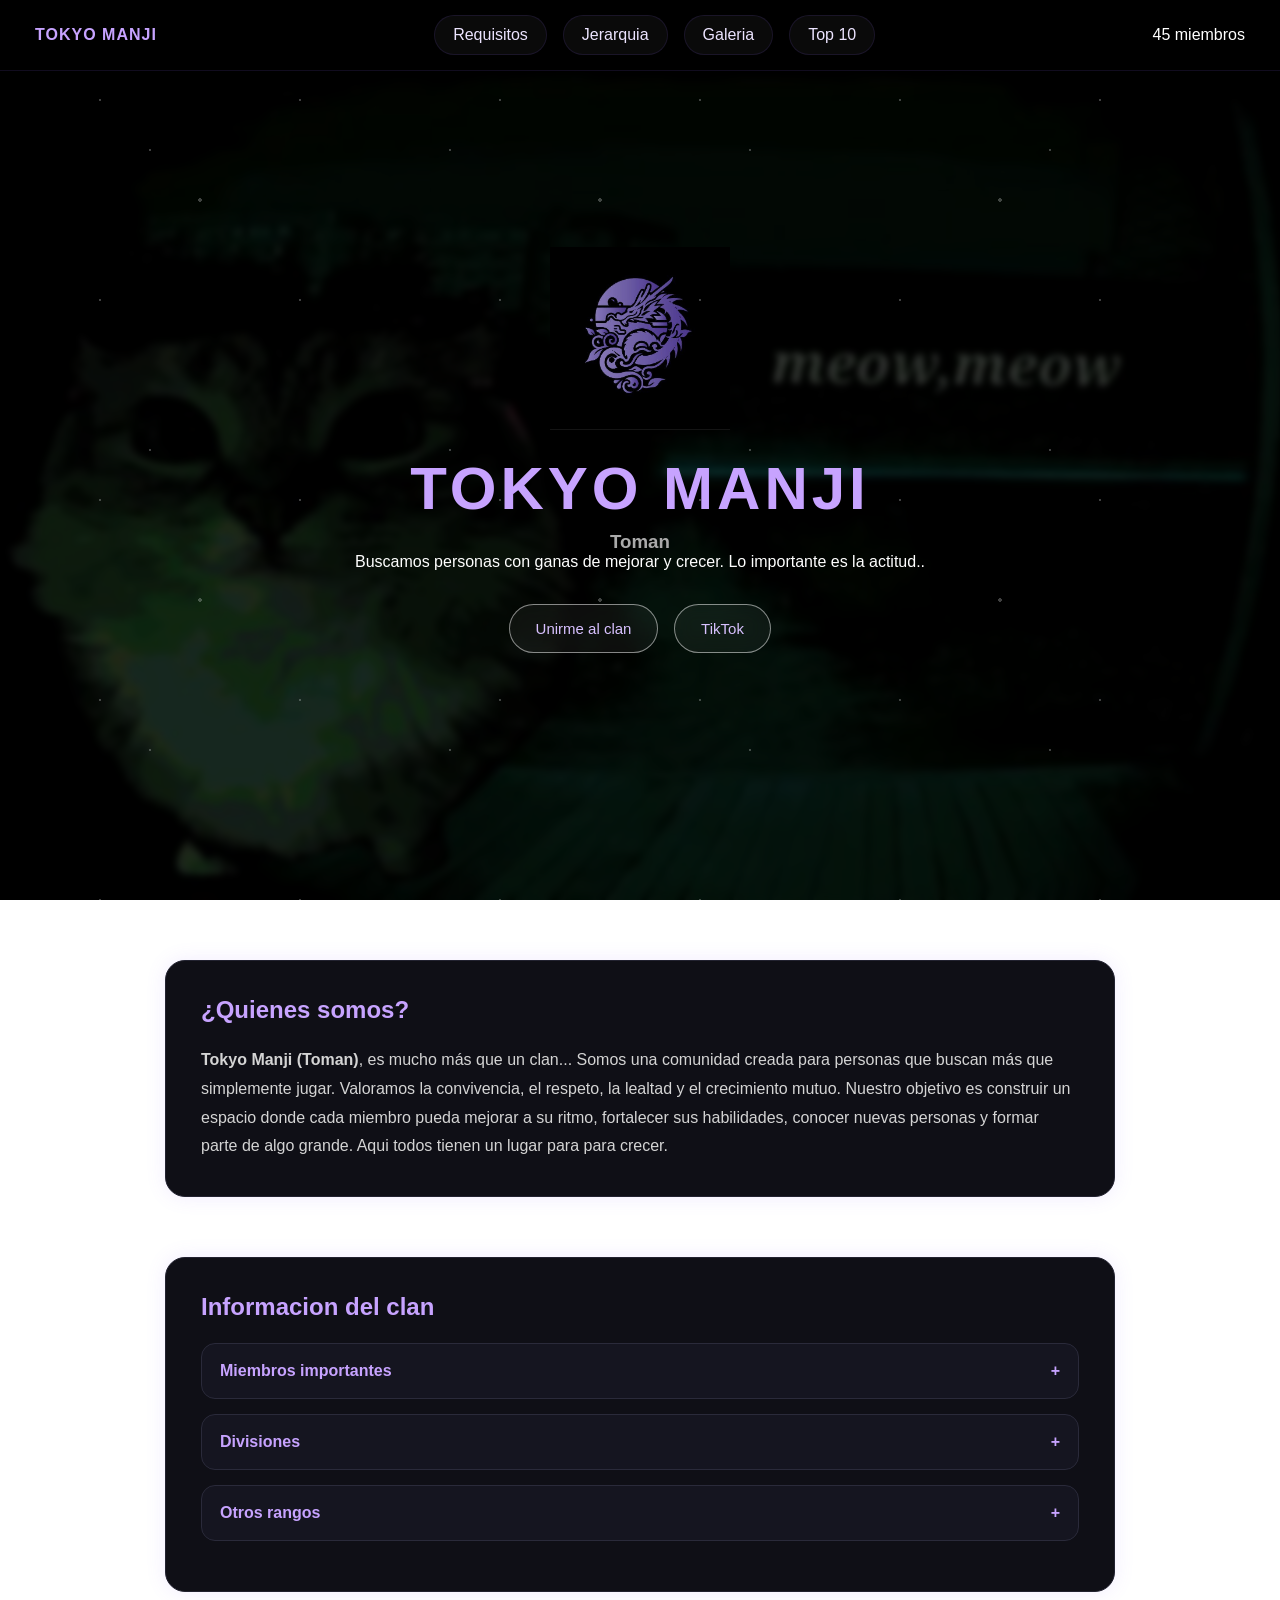
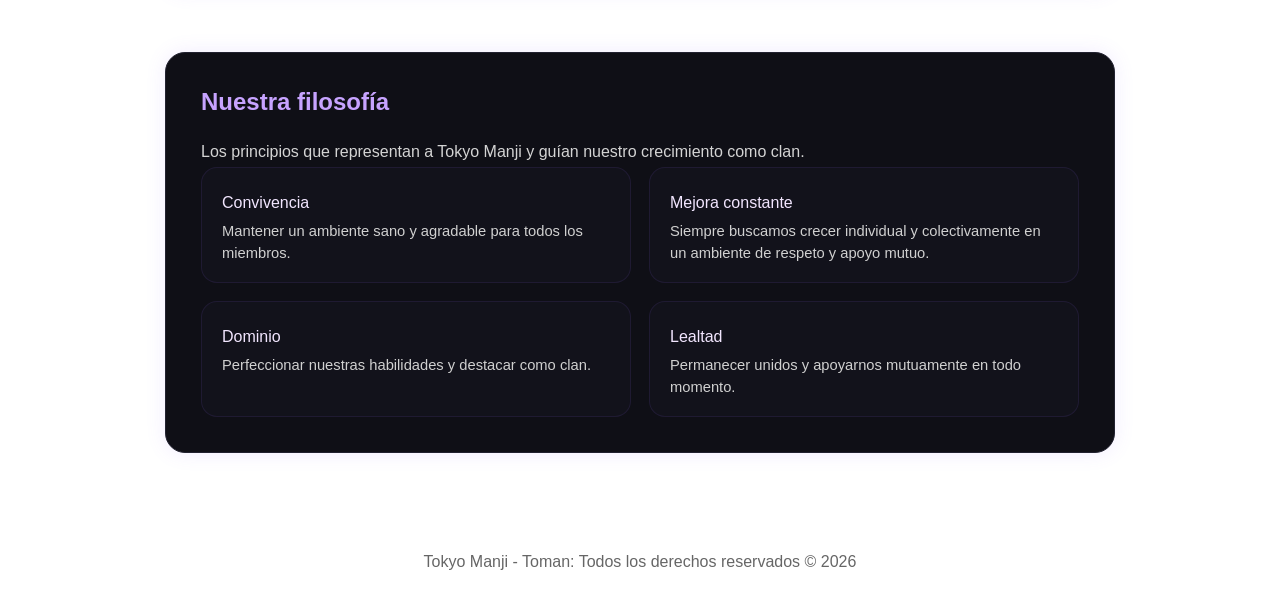
==== index.html @ 231492dd "Add files via upload" ====
<!-- SOBRE TOMAN -->
 <!DOCTYPE html>
 <html lang="es">
    <head>
        <meta charset="UTF-8">
        <meta http-equiv="X-UA-Compatible" content="IE=edge">
        <meta name="viewport" content="width=device-width, initial-scale=1.0">
        <title>Tokyo Manji</title>
        <link rel="stylesheet" href="style.css">
    </head>
    <body>

        <nav class="navbar">
            <div class="nav-logo">TOKYO MANJI</div>

            <div class="nav-links">
                <a href="requisitos.html">Requisitos</a>
                <a href="jerarquia.html">Jerarquia</a>
                <a href="galeria.html">Galeria</a>
                <a href="top10.html">Top 10</a>
            </div>

            <div class="member-counter">
                <span id="memberCount">45</span>
                miembros
            </div>
        </nav>

        <section class="hero">
            <div class="overlay"></div>
            <div class="hero-content">
                    <img src="logo.png" class="logo" alt="Tokyo Manji logo">
                    <h1>TOKYO MANJI</h1>
                    <h3><strong>Toman</strong></h3>
                    <p class="subtitle">Buscamos personas con ganas de mejorar y crecer. Lo importante es la actitud..</p>
                <div class="buttons">
                    <a href="https://discord.gg/ARFP42KQjG" target="_blank"> 
                        <button>Unirme al clan</button>
                    </a>

                    <a href="https://www.tiktok.com/@toman.tsb?_r=1&_t=ZS-96X2zwvHt0n" target="_blank">
                        <button>TikTok</button>
                    </a>
                </div>
            </div>
        </section>

        <section class="card">
            <h2>¿Quienes somos?</h2>
            <p><strong>Tokyo Manji (Toman)</strong>, es mucho más que un clan... Somos una comunidad creada para personas
                que buscan más que simplemente jugar. 
                Valoramos la convivencia, el respeto, la lealtad y el crecimiento mutuo. Nuestro objetivo es construir un espacio
                donde cada miembro pueda mejorar a su ritmo, fortalecer sus habilidades, conocer nuevas personas y formar
                parte de algo grande. Aqui todos tienen un lugar para para crecer.</p>
        </section>

                <section class="card">
            <h2>Informacion del clan</h2>
            <details class="dropdown">
                <summary>Miembros importantes</summary>
                <div class="dropdown-contentmembers-grid">
                    <div class="member-card">
                        <img src="kyuu.png" alt="kyuu">
                        <h4>Kyuu</h4>
                        <p>Owner <br>
                        <strong>User:</strong> kakashiiPAA</p>
                    </div>

                    <div class="member-card">
                        <img src="vold.png" alt="vold">
                        <h4>Vold</h4>
                        <p>Manager <br>
                        <strong>User:</strong> 12345MebanearondIP</p>
                    </div>

                    <div class="member-card">
                        <img src="kikard.png" alt="kikard">
                        <h4>Kikard</h4>
                        <p>Lider <br>
                        <strong>User:</strong> ¿?</p>
                    </div>

                    <div class="member-card">
                        <img src="nana.png" alt="nana">
                        <h4>Nana</h4>
                        <p>Lider <br>
                        <strong>User:</strong> Naquita_chismosa</p>
                    </div>

                    <div class="member-card">
                        <img src="adri.png" alt="adri">
                        <h4>Adri</h4>
                        <p>Lider <br>
                        <strong>User:</strong> andrik0509A</p>
                    </div>
                </div>

            </details>

            <details class="dropdown">
                <summary>Divisiones</summary>
                <div class="dropdown-content">
                    <p>Primera división</p>
                    <p>Segunda división</p>
                    <p>Tercera división</p>
                </div>
            </details>

            <details class="dropdown">
                <summary>Otros rangos</summary>
                <div class="dropdown-content">
                    <p>Contributors</p>
                    <p>Builder</p>
                    <p>Allys</p>
                </div>
            </details>
        </section>

<section class="card philosophy-section">
    <h2>Nuestra filosofía</h2>

    <p class="philosophy-subtitle">
        Los principios que representan a Tokyo Manji y guían nuestro crecimiento como clan.
    </p>

    <div class="info-grid philosophy-grid">

        <div class="mini-card philosophy-card">
            <h3>Convivencia</h3>
            <p>
                Mantener un ambiente sano y agradable para todos los miembros.
            </p>
        </div>

        <div class="mini-card philosophy-card">
            <h3>Mejora constante</h3>
            <p>
                Siempre buscamos crecer individual y colectivamente
                en un ambiente de respeto y apoyo mutuo.
            </p>
        </div>

        <div class="mini-card philosophy-card">
            <h3>Dominio</h3>
            <p>
                Perfeccionar nuestras habilidades y destacar como clan.
            </p>
        </div>

        <div class="mini-card philosophy-card">
            <h3>Lealtad</h3>
            <p>
                Permanecer unidos y apoyarnos mutuamente en todo momento.
            </p>
        </div>

    </div>
</section>

        <footer>
            Tokyo Manji - Toman: Todos los derechos reservados &copy; 2026                                                                                   
        </footer>
        <div class="snow"></div>

        

    </body>
</html>
---- style.css ----
* {
    margin: 0;
    padding: 0;
    box-sizing: border-box;
}

html {
    scroll-behavior: smooth;
}

body {
    font-family: Arial, Helvetica, sans-serif;
    background: #050505;
    color: white;
}

.hero {
    height: 100vh;
    background-image: url("banner.jpg");
    background-size: cover;
    background-position: center;
    position: relative;
    justify-content: center;
    display: flex;
    align-items: center;
    text-align: center;
}

.overlay {
    position: absolute;
    inset: 0;
    background: rgba(0, 0, 0, .75);
    backdrop-filter: blur(3px);
}

.hero-content {
    position: relative;
    z-index: 2;
    padding: 20px;
}

.logo {
    width: 180px;
    animation: glow 3s infinite alternate;
}

@keyframes glow {
    from {
        filter: drop-shadow(0 0 10px #8f63ff);
    }
    to {
        filter: drop-shadow(0 0 25px #c8a2ff);
    }
}

h1 {
    margin-top: 20px;
    font-size: 60px;
    color: #c7a3ff;
    letter-spacing: 4px;
    text-shadow: 
        0 0 10px #8f63ff
        0 0 20px #8f63ff;
}

h3 {
    color: #aaa;
    margin-top: 8px;
    font-weight: normal;
}

.subtittle {
    margin-top: 25px;
    color: #ddd;
    line-height: 1.8;
    font-size: 18px;
}

.buttons {
    margin-top: 33px;
    display: flex;
    justify-content: center;
    gap: 15px;
    flex-wrap: wrap;
}

.buttons button {
    background: rgba(255, 255, 255, 0.05);
    color: #d8c1ff;
    border: 1px solid rgba(255, 255, 255, 0.5);
    padding: 15px 26px;
    min-height: 15px;
    border-radius: 999px;
    cursor: pointer;
    font-size: 15px;
    backdrop-filter: blur(10px);
    transition: all .3s ease;
    box-shadow: 0 0 8px rbga(143, 99, 255, 0.08);
}

button:hover {
    border-color: #8f63ff;
    transform: translateY(-2px);
    box-shadow: 0 0 14px rgba(143, 99, 255, .25),
    0 0 24px rgba(143, 99, 255, .15);
}

.card {
    max-width: 950px;
    margin: 60px auto;
    padding: 35px;
    background: #0f0f16;
    border: 1px solid #222230;
    border-radius: 20px;
    box-shadow: 0 0 20px rgba(143, 99, 255, .12);
}

.card h2 {
    color: #c7a3ff;
    margin-bottom: 25px;
}

.card p {
    color: #d4d4d4;
    line-height: 1.8;
}

.info-grid {
    display: grid;
    grid-template-columns: repeat(auto-fit, minimax(220px, 1fr));
    gap: 20px;
}

.mini-card {
    background: #151520;
    padding: 20px;
    border-radius: 15px;
    border: 1px solid #242438;
    transition: .3s;
}

.main-card:hover {
    transform: translateY(-5px);
    box-shadow: 0 0 15px rgba(143, 99, 255, .25);
}

.mini-card h3 {
    color: #c7a3ff;
    margin-bottom: 10px;
}

.dropdown {
    background: #151520;
    border: 1px solid #2a2a3a;
    border-radius: 14px;
    margin: 15px 0;
    overflow: hidden;
}

summary {
    padding: 18px;
    cursor: pointer;
    color: #c7a3ff;
    font-weight: bold;
    list-style: none;
}

summary::-webkit-details-marker {
    display: none;
}

summary::after {
    content:"+";
    float: right;
}

details[open] summary::after {
    content: "-";
}

.dropdown-content {
    padding: 20px;
    border-top: 1px solid #242438;
}

.member-grid {
    grid-template-columns: repeat(auto-fit, minimax(180px, 1fr));
    gap: 20px;
}

.member-card {
    background: #1a1a25;
    border: 1px solid #2d2d42;
    border-radius: 16px;
    padding: 20px;
    text-align: center;
    transition: .3s;
}

.member-card:hover {
    transform: translateY(-5px);
    box-shadow: 0 0 18 rgba(143, 99, 255, .25);
}

.member-card img {
    width: 85px;
    height: 85px;
    border-radius: 50%;
    object-fit: cover;
    border: 3px solid #8f63ff;
    margin-bottom: 12px;
    box-shadow: 0 0 12px rgba(143, 99, 255, .35);
}

.member-card h4 {
    color: #c7a4ff;
    margin-bottom: 6px;
    font-size: 18px;
}

.member-card p {
    color: #bfbfbf;
    font-size: 14px;
}

.card-recruit {
    text-align: center;
    background: linear-gradient(145deg,
    rgba(20, 20, 30, 0.95)
    rgba(35, 20, 50, 0.95));
    border: 1px solid rgba(143, 99, 255, 0.25);
    box-shadow: 
    0 0 20px rgba(143, 99, 255, 0.12),
    inset 0 0 25px rgba(143, 99, 255, 0.08);
    padding: 50px 35px;
    transition: .3s;
}

.card-recruit:hover {
    transform: translateY(-33px);
    box-shadow: 
    0 0 30px rgba(143, 99, 255, 0.2),
    inset 0 0 30px rgba(143, 99, 255, 0.08);
}

.card-recruit h2 {
    font-size: 32px;
    margin-bottom: 20px;
    color: #d7b8ff;
    text-shadow: 0 0 10px rgba(143, 99, 255, 0.4);
}

.card-recruit p {
    max-width: 650px;
    margin: 0 auto;
    color: #d8d8d8;
    font-size: 17px;
    line-height: 1.9;
}

.card-recruit button {
    background: rgba(255, 255, 255, 0.06);
    color: #d8c1ff;
    border: 1px solid rgba(255, 255, 255, 0.18);
    padding: 18px 42px;
    min-width: 220px;
    margin-top: 25px;
    border-radius: 999px;
    cursor: pointer;
    font-size: 17px;
    font-weight: bold;
    letter-spacing: .5px;
    backdrop-filter: blur(10px);
    transition: all .3s ease;
    box-shadow: 
    0 0 10px rgba(143, 99, 255, 0.12),
    0 0 20px rgba(143, 99, 225, 0.08);
}

.card-recruit button:hover {
    border-color: #8f63ff;
    transform: scale(1.6);
    box-shadow: inset0 0 18px rgba(143, 99, 255, .35),
    0 0 35px rgba(143, 99, 255, .22);
}

footer {
    text-align: center;
    color: #666;
    padding: 40px;
}

@media(max-width: 700px) {
    
    h1 {
        font-size: 40px;
    }

    .logo {
        width: 140px;
    }

    .card {
        margin: 30px 15px;
    }
}

.snow {
    position: fixed;
    inset: 0;
    pointer-events: none;
    background-image: 
    radial-gradient(white 1px, transparent 1px),
    radial-gradient(white 1px, transparent 1px),
    radial-gradient(white 2px, transparent 2px);
    background-size: 
    200px 200px,
    300px 300px,
    400px 400px;
    animation: snowFall 20s linear infinite;
    opacity: 0.25;
    z-index: 999;
}

@keyframes snowFall {
    from {
        transform: translateY(-100px);
    }
    to {
        transform: translateY(100vh);
    }
}

/* ================================= */
/* FONDO GLOBAL PARA TODAS LAS PÁGINAS */
/* ================================= */

body{
    font-family: Arial, sans-serif;
    background:
        linear-gradient(
            rgba(0,0,0,.82),
            rgba(0,0,0,.90)
        ),
        url("banner.jpg");

    background-size: cover;
    background-position: center;
    background-attachment: fixed;
    color: white;
}



/* ================================= */
/* NAVBAR */
/* ================================= */

.navbar{
    position: fixed;
    top: 0;
    width: 100%;
    padding: 15px 35px;
    background: rgba(0,0,0,.60);
    backdrop-filter: blur(12px);
    display: flex;
    justify-content: space-between;
    align-items: center;
    z-index: 9999;
    border-bottom: 1px solid rgba(143,99,255,.12);
}

.nav-logo{
    color: #c7a3ff;
    font-weight: bold;
    letter-spacing: 1px;
}

.nav-links{
    display: flex;
    gap: 25px;
}

.nav-links a{
    color: #ddd;
    text-decoration: none;
    transition: .3s;
}

.nav-links a:hover{
    color: #c7a3ff;
}



/* ================================= */
/* BOTÓN ESPECIAL INICIO */
/* ================================= */

.home-button{
    position: fixed;
    right: 30px;
    bottom: 30px;

    text-decoration: none;
    color: #e8d8ff;

    padding: 14px 24px;

    border-radius: 999px;

    background:
        linear-gradient(
            145deg,
            rgba(30,15,45,.85),
            rgba(10,5,20,.95)
        );

    border: 1px solid rgba(143,99,255,.25);

    box-shadow:
        0 0 15px rgba(143,99,255,.15);

    backdrop-filter: blur(10px);

    z-index: 9999;

    transition: all .35s ease;
}



/* ======================= */
/* BOTÓN INICIO FUEGO MORADO */
/* ======================= */

.home-button{
    position: fixed;
    right: 30px;
    bottom: 30px;
    z-index: 9999;

    text-decoration: none;
    color: #f3e8ff;
    font-weight: bold;
    font-size: 16px;

    padding: 14px 28px;
    border-radius: 999px;

    background: #0a0a0a;

    overflow: hidden;

    transition: all .3s ease;
}

/* TEXTO */
.home-button span{
    position: relative;
    z-index: 10;
}

/* BORDE "LLAMEANTE" */
.home-button::before{
    content: "";
    position: absolute;
    inset: -4px;

    border-radius: 999px;

    background:
        conic-gradient(
            from 0deg,
            #2b003d,
            #5d00a6,
            #8f63ff,
            #5d00a6,
            #2b003d,
            #000000,
            #2b003d
        );

    filter: blur(6px);

    animation: fireWave 2s linear infinite;
}

/* CENTRO NEGRO DEL BOTÓN */
.home-button::after{
    content: "";
    position: absolute;
    inset: 2px;

    border-radius: 999px;

    background: linear-gradient(
        145deg,
        #050505,
        #120018
    );

    z-index: 1;
}

/* HOVER */
.home-button:hover{
    transform: translateY(-3px) scale(1.05);

    box-shadow:
        0 0 10px rgba(143,99,255,.25),
        0 0 25px rgba(90,0,180,.18);
}

/* ANIMACIÓN DEL BORDE */
@keyframes fireWave{
    0%{
        transform: rotate(0deg) scale(1);
        filter: blur(5px);
    }

    50%{
        transform: rotate(180deg) scale(1.03);
        filter: blur(7px);
    }

    100%{
        transform: rotate(360deg) scale(1);
        filter: blur(5px);
    }
}



/* ================================= */
/* PAGE CARD */
/* ================================= */

.page-card{
    margin-top: 140px;
}



/* ================================= */
/* REQUISITOS */
/* ================================= */

.requirements{
    display: grid;
    gap: 15px;
}

.req-item{
    background: rgba(20,20,30,.75);
    padding: 18px;
    border-radius: 14px;
    border: 1px solid rgba(143,99,255,.08);
    transition: .3s;
}

.req-item:hover{
    transform: translateX(6px);
    border-color: rgba(143,99,255,.25);
}

.req-item span{
    color: #8f63ff;
    margin-right: 8px;
}

/* ======================= */
/* JERARQUÍA NUEVA */
/* ======================= */

.hierarchy-text{
    text-align: center;
    max-width: 700px;
    margin: 0 auto 40px;
    line-height: 1.8;
    color: #d8d8d8;
}

.hierarchy{
    text-align: center;
}

.rank{
    background: rgba(20,20,30,.75);
    border: 1px solid rgba(143,99,255,.15);
    border-radius: 18px;
    padding: 22px;
    transition: .3s;
    backdrop-filter: blur(8px);
}

.rank:hover{
    transform: translateY(-5px);
    border-color: rgba(143,99,255,.35);
    box-shadow: 0 0 20px rgba(143,99,255,.15);
}

/* OWNER */
.owner-rank{
    max-width: 280px;
    margin: 0 auto;
    border: 1px solid #caa8ff;
    box-shadow: 0 0 20px rgba(143,99,255,.15);
}

/* CONECTORES */
.connector{
    width: 3px;
    height: 35px;
    background: linear-gradient(
        to bottom,
        #8f63ff,
        transparent
    );
    margin: 12px auto;
}

/* FILA DE LÍDERES */
.leaders-row{
    display: flex;
    justify-content: center;
    gap: 20px;
    flex-wrap: wrap;
    margin-bottom: 10px;
}

.leader-rank{
    min-width: 180px;
}

/* DIVISIONES */
.division-grid{
    display: grid;
    grid-template-columns: repeat(auto-fit,minmax(220px,1fr));
    gap: 20px;
    margin-top: 15px;
}

.first-div{
    border-left: 4px solid rgb(124, 1, 1);
}

.second-div{
    border-left: 4px solid rgb(58, 1, 92);
}

.third-div{
    border-left: 4px solid #b00bb6;
}

/* ======================= */
/* GALERÍA */
/* ======================= */

.gallery-text{
    text-align:center;
    max-width:650px;
    margin:0 auto 35px;
    color:#d8d8d8;
    line-height:1.7;
}

.gallery-grid{
    display:grid;
    grid-template-columns:repeat(auto-fit, minmax(260px, 1fr));
    gap:28px;
    justify-items:center;
}

.gallery-frame{
    width:100%;
    max-width:320px;

    padding:10px;

    border-radius:20px;

    background:
        linear-gradient(
            145deg,
            rgba(30,20,45,.9),
            rgba(10,10,18,.95)
        );

    border:1px solid rgba(143,99,255,.15);

    box-shadow:
        0 0 15px rgba(143,99,255,.08);

    transition:.35s ease;

    position:relative;
    overflow:hidden;
}

.gallery-frame::before{
    content:"";
    position:absolute;
    inset:-30%;

    background:
        linear-gradient(
            120deg,
            transparent,
            rgba(143,99,255,.18),
            transparent
        );

    transform:translateX(-100%);
    transition:.5s;
}

.gallery-frame img{
    width:100%;
    height:220px;
    object-fit:cover;

    border-radius:14px;

    cursor:pointer;

    transition:.35s ease;
}

.gallery-frame:hover{
    transform:translateY(-6px);

    box-shadow:
        0 0 20px rgba(143,99,255,.18),
        0 0 35px rgba(90,0,180,.10);
}

.gallery-frame:hover img{
    transform:scale(1.05);
}

.gallery-frame:hover::before{
    transform:translateX(100%);
}


/* ======================= */
/* LIGHTBOX */
/* ======================= */

.image-viewer{
    display:none;

    position:fixed;
    inset:0;

    background:rgba(0,0,0,.88);

    z-index:99999;

    justify-content:center;
    align-items:center;

    backdrop-filter:blur(6px);
}

.image-viewer img{
    max-width:85%;
    max-height:85%;

    border-radius:18px;

    border:2px solid rgba(143,99,255,.25);

    box-shadow:
        0 0 30px rgba(143,99,255,.25);
}

.close-viewer{
    position:absolute;
    top:25px;
    right:35px;

    color:white;
    font-size:42px;
    cursor:pointer;

    transition:.3s;
}

.close-viewer:hover{
    color:#c7a3ff;
}

/* ======================= */
/* TOP PREMIUM */
/* ======================= */

.top-text{
    text-align:center;
    margin-bottom:40px;
    color:#d8d8d8;
}

/* PODIO */

.podium{
    display:flex;
    justify-content:center;
    align-items:flex-end;
    gap:25px;
    flex-wrap:wrap;
    margin-bottom:50px;
}

.podium-card{
    background:rgba(20,20,30,.75);
    border:1px solid rgba(143,99,255,.15);
    border-radius:20px;
    padding:22px;
    text-align:center;
    min-width:190px;

    transition:.3s;
    animation: floatCard 3s ease-in-out infinite;
}

.podium-card:hover{
    transform:translateY(-8px);
    box-shadow:0 0 25px rgba(143,99,255,.18);
}

.first{
    transform:scale(1.08);
    border-color:#caa8ff;
}

.first:hover{
    box-shadow:0 0 35px rgba(143,99,255,.25);
}

.second{
    margin-bottom:20px;
}

.third{
    margin-bottom:10px;
}

/* FOTO */

.rank-pfp{
    width:80px;
    height:80px;
    object-fit:cover;
    border-radius:50%;
    border:2px solid #8f63ff;
    margin-bottom:12px;
}

/* MEDALLA */

.medal{
    font-size:28px;
    margin-bottom:8px;
}

.crown{
    animation: glowCrown 2s infinite alternate;
}

/* BARRA */

.power-bar{
    width:100%;
    height:8px;
    background:#1a1a25;
    border-radius:999px;
    margin-top:12px;
    overflow:hidden;
}

.power-bar div{
    height:100%;
    background:linear-gradient(
        to right,
        #5d00a6,
        #8f63ff
    );
}

/* RESTO */

.ranking-list{
    display:grid;
    gap:14px;
    max-width:500px;
    margin:auto;
}

.rank-card{
    padding:16px 20px;
    background:rgba(20,20,30,.75);
    border-radius:14px;
    border:1px solid rgba(143,99,255,.10);

    transition:.3s;
}

.rank-card:hover{
    transform:translateX(8px);
    border-color:rgba(143,99,255,.25);
}

/* ANIMACIONES */

@keyframes floatCard{
    0%{
        transform:translateY(0);
    }
    50%{
        transform:translateY(-4px);
    }
    100%{
        transform:translateY(0);
    }
}

@keyframes glowCrown{
    from{
        text-shadow:0 0 5px #8f63ff;
    }
    to{
        text-shadow:
            0 0 10px #8f63ff,
            0 0 20px #8f63ff;
    }
}

/* ======================= */
/* BOTONES NAV PREMIUM */
/* ======================= */

.nav-links{
    display:flex;
    gap:16px;
}

.nav-links a{
    position: relative;

    text-decoration: none;
    color: #ece4ff;
    font-weight: 500;

    padding: 10px 18px;
    border-radius: 999px;

    background: rgba(255,255,255,0.04);

    border: 1px solid rgba(143,99,255,0.12);

    backdrop-filter: blur(8px);

    overflow: hidden;

    transition: all .3s ease;
}


/* BRILLO QUE CRUZA */

.nav-links a::before{
    content:"";
    position:absolute;
    top:0;
    left:-120%;

    width:60%;
    height:100%;

    background: linear-gradient(
        120deg,
        transparent,
        rgba(255,255,255,0.18),
        transparent
    );

    transition:.5s;
}


/* HOVER */

.nav-links a:hover{
    color:white;

    transform: translateY(-3px);

    border-color: rgba(143,99,255,0.35);

    box-shadow:
        0 0 10px rgba(143,99,255,.12),
        0 0 20px rgba(90,0,180,.08);

    background: rgba(143,99,255,0.08);
}

.nav-links a:hover::before{
    left: 140%;
}

/* ======================= */
/* NUESTRA FILOSOFÍA */
/* ======================= */

.card h2{
    margin-bottom: 22px;
}

/* GRID MÁS LIMPIO */

.info-grid{
    display: grid;
    grid-template-columns: repeat(2, 1fr);
    gap: 18px;
}


/* MINI CARDS MÁS ELEGANTES */

.mini-card{
    padding: 18px 20px;
    border-radius: 16px;

    background: rgba(20,20,30,.75);
    border: 1px solid rgba(143,99,255,.10);

    transition: all .3s ease;
}

.mini-card:hover{
    transform: translateY(-4px);

    border-color: rgba(143,99,255,.22);

    box-shadow:
        0 0 15px rgba(143,99,255,.08);
}


/* TITULOS */

.mini-card h3{
    font-size: 1rem;
    margin-bottom: 8px;
    color: #f2e6ff;
}


/* TEXTO */

.mini-card p{
    font-size: .92rem;
    line-height: 1.5;
    color: #d0d0d0;
}


/* RESPONSIVE */

@media (max-width: 768px){
    .info-grid{
        grid-template-columns: 1fr;
    }
}

/* ======================= */
/* GALERÍA SHOWCASE PREMIUM */
/* ======================= */

.gallery-text{
    text-align: center;
    color: #d8d8d8;
    margin-bottom: 35px;
    line-height: 1.7;
    max-width: 700px;
    margin-left: auto;
    margin-right: auto;
}


/* ======================= */
/* FOTO PRINCIPAL */
/* ======================= */

.featured-photo{
    margin-bottom: 30px;
    padding: 10px;
    border-radius: 22px;

    background: linear-gradient(
        145deg,
        rgba(25,18,35,.95),
        rgba(10,10,18,.98)
    );

    border: 1px solid rgba(143,99,255,.15);

    box-shadow:
        0 0 18px rgba(143,99,255,.05);

    transition: all .35s ease;
}

.featured-photo:hover{
    transform: translateY(-4px);

    box-shadow:
        0 0 22px rgba(143,99,255,.14),
        0 0 35px rgba(90,0,180,.08);
}

.featured-photo img{
    width: 100%;
    max-height: 420px;

    object-fit: cover;
    border-radius: 16px;

    cursor: pointer;
    transition: transform .35s ease;
}

.featured-photo:hover img{
    transform: scale(1.02);
}


/* ======================= */
/* GRID DE ABAJO */
/* ======================= */

.gallery-grid-clean{
    display: grid;
    grid-template-columns: repeat(auto-fit, minmax(230px,1fr));
    gap: 22px;
}

.gallery-card{
    padding: 8px;
    border-radius: 18px;

    background: linear-gradient(
        145deg,
        rgba(25,18,35,.95),
        rgba(10,10,18,.98)
    );

    border: 1px solid rgba(143,99,255,.12);

    transition: all .35s ease;

    position: relative;
    overflow: hidden;
}


/* BRILLO QUE CRUZA */

.gallery-card::before{
    content: "";
    position: absolute;
    inset: -30%;

    background: linear-gradient(
        120deg,
        transparent,
        rgba(143,99,255,.15),
        transparent
    );

    transform: translateX(-120%);
    transition: .6s;
}


/* IMAGEN */

.gallery-card img{
    width: 100%;
    height: 220px;

    object-fit: cover;
    border-radius: 12px;

    cursor: pointer;
    transition: transform .35s ease;
}


/* HOVER */

.gallery-card:hover{
    transform: translateY(-6px);

    box-shadow:
        0 0 18px rgba(143,99,255,.14),
        0 0 28px rgba(90,0,180,.08);
}

.gallery-card:hover img{
    transform: scale(1.04);
}

.gallery-card:hover::before{
    transform: translateX(120%);
}


/* ======================= */
/* LIGHTBOX */
/* ======================= */

.image-viewer{
    display: none;

    position: fixed;
    inset: 0;

    background: rgba(0,0,0,.88);

    z-index: 99999;

    justify-content: center;
    align-items: center;

    backdrop-filter: blur(6px);
}

.image-viewer img{
    max-width: 85%;
    max-height: 85%;

    border-radius: 18px;

    border: 2px solid rgba(143,99,255,.25);

    box-shadow:
        0 0 30px rgba(143,99,255,.25);
}

.close-viewer{
    position: absolute;
    top: 25px;
    right: 35px;

    color: white;
    font-size: 42px;

    cursor: pointer;
    transition: .3s;
}

.close-viewer:hover{
    color: #c7a3ff;
}


/* ======================= */
/* RESPONSIVE */
/* ======================= */

@media (max-width: 768px){

    .featured-photo img{
        max-height: 280px;
    }

    .gallery-card img{
        height: 180px;
    }

}
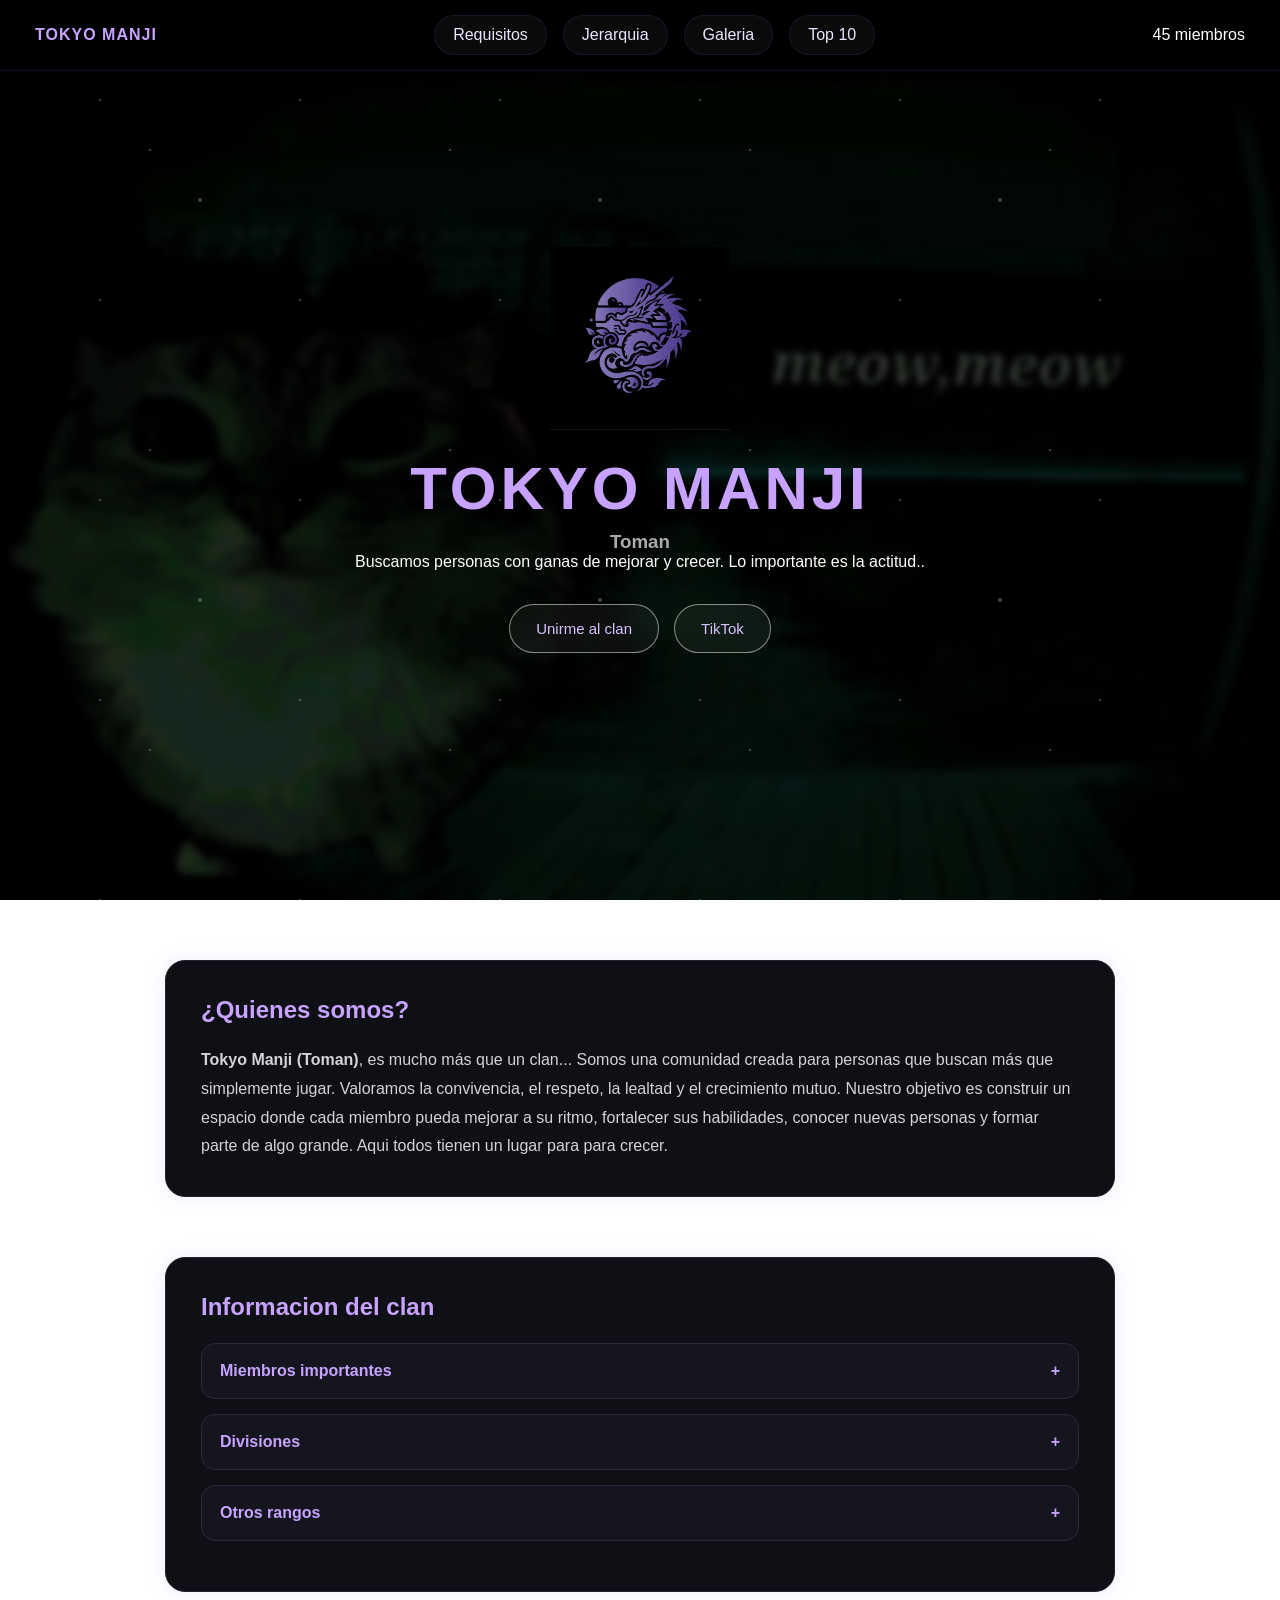
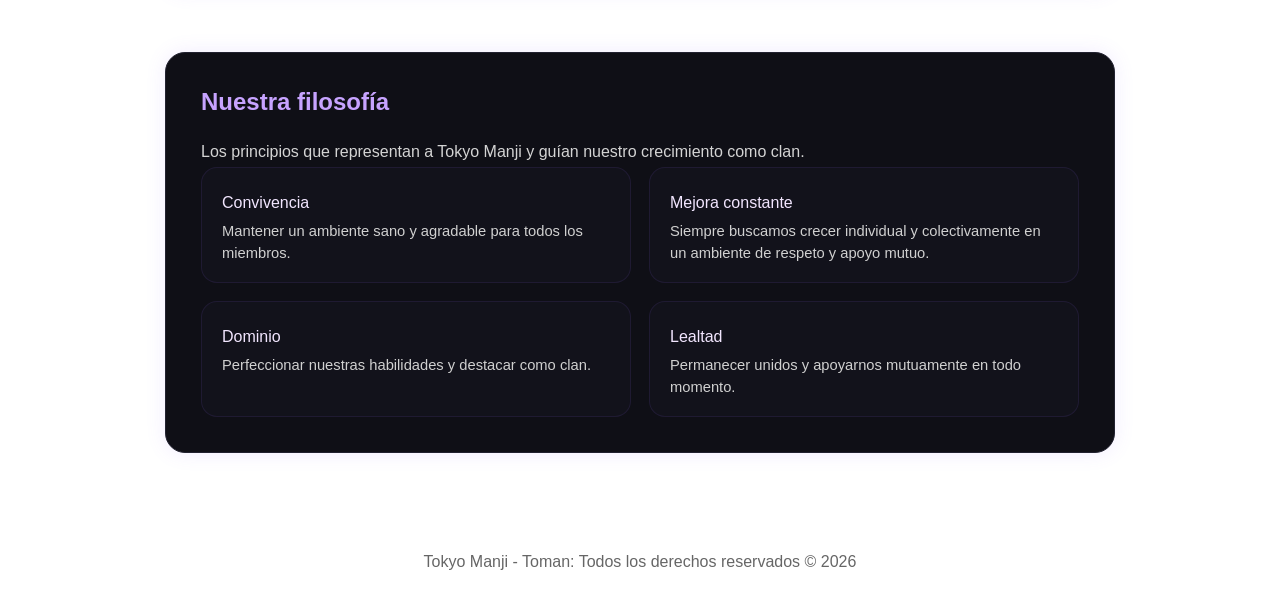
==== commit 36447696: "asd" ====
--- a/index.html
+++ b/index.html
@@ -34,7 +34,7 @@
                     <h3><strong>Toman</strong></h3>
                     <p class="subtitle">Buscamos personas con ganas de mejorar y crecer. Lo importante es la actitud..</p>
                 <div class="buttons">
-                    <a href="https://discord.gg/ARFP42KQjG" target="_blank"> 
+                    <a href="https://discord.gg/xA3k2yw6sP" target="_blank"> 
                         <button>Unirme al clan</button>
                     </a>
 
@@ -162,7 +162,7 @@
         </footer>
         <div class="snow"></div>
 
-        
+        <base target="_self">
 
     </body>
 </html>
